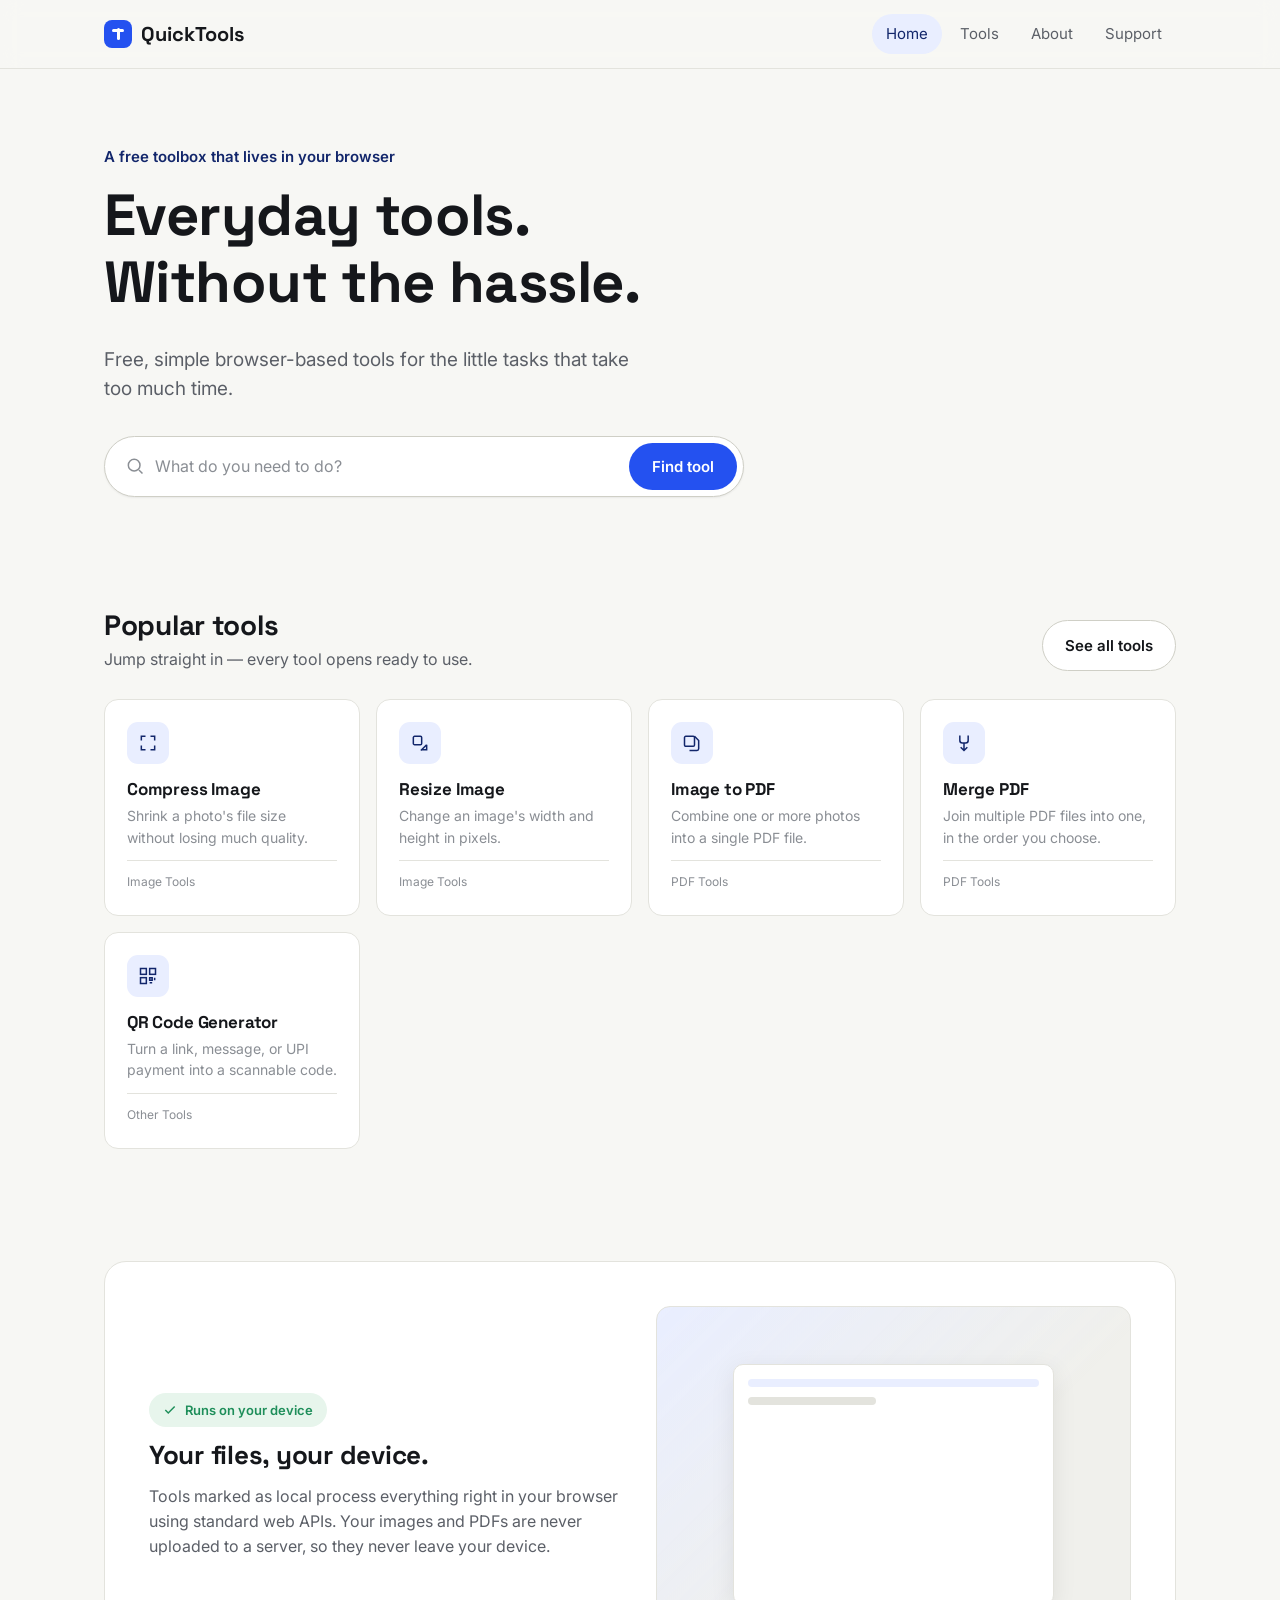
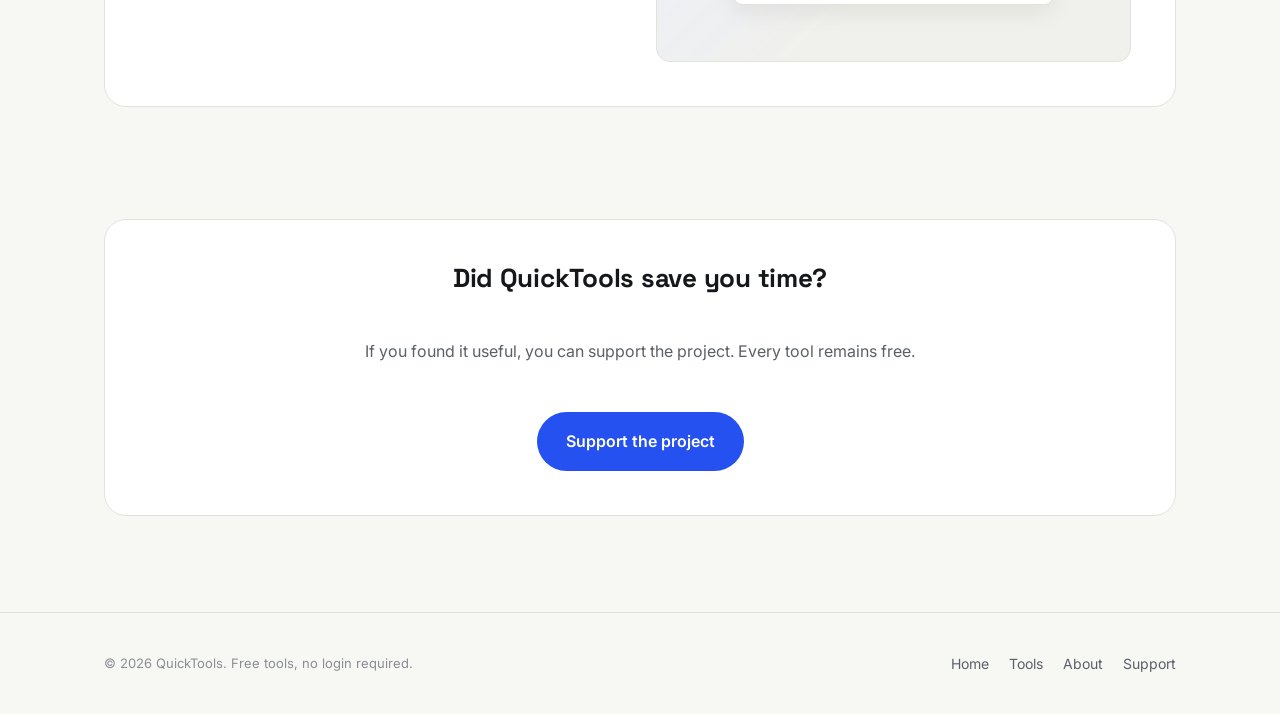
==== index.html @ b6b74f3a "Initial commit" ====
<!DOCTYPE html>
<html lang="en">
<head>
<meta charset="UTF-8">
<meta name="viewport" content="width=device-width, initial-scale=1.0">
<title>QuickTools - Everyday tools. Without the hassle.</title>
<meta name="description" content="Free, simple browser-based tools for the little tasks that take too much time. No login, no upload — everything runs on your device.">
<link rel="preconnect" href="https://fonts.googleapis.com">
<link href="https://fonts.googleapis.com/css2?family=Space+Grotesk:wght@500;700&family=Inter:wght@400;500;600;700&display=swap" rel="stylesheet">
<link rel="stylesheet" href="css/style.css">
</head>
<body>

<header class="site-header">
  <div class="wrap">
    <a href="index.html" class="logo">
      <span class="logo-mark" aria-hidden="true"></span>
      QuickTools
    </a>
    <nav class="main-nav" id="mainNav" aria-label="Primary">
      <a href="index.html" aria-current="page">Home</a>
      <a href="tools.html">Tools</a>
      <a href="about.html">About</a>
      <a href="support.html">Support</a>
    </nav>
    <button class="nav-toggle" aria-label="Toggle menu" aria-expanded="false" aria-controls="mainNav">
      <span></span>
    </button>
  </div>
</header>

<main>
  <section class="hero">
    <div class="wrap">
      <div class="hero-eyebrow">A free toolbox that lives in your browser</div>
      <h1>Everyday tools.<br>Without the hassle.</h1>
      <p class="lede">Free, simple browser-based tools for the little tasks that take too much time.</p>

      <form class="search-shell" role="search">
        <div class="search-box">
          <svg width="20" height="20" viewBox="0 0 24 24" fill="none" stroke="currentColor" stroke-width="1.8"><circle cx="11" cy="11" r="7"/><path d="M21 21l-4.3-4.3"/></svg>
          <input type="text" id="heroSearch" placeholder="What do you need to do?" autocomplete="off" aria-label="Search for a tool">
          <button type="submit" class="btn btn-primary">Find tool</button>
        </div>
        <div class="search-results" id="heroSearchResults" role="listbox"></div>
      </form>
    </div>
  </section>

  <section id="popular">
    <div class="wrap">
      <div class="section-head">
        <div>
          <h2>Popular tools</h2>
          <p>Jump straight in — every tool opens ready to use.</p>
        </div>
        <a href="tools.html" class="btn btn-secondary">See all tools</a>
      </div>

      <div class="tool-grid">
        <a class="tool-card" href="tools/compress-image.html">
          <div class="tool-icon"><svg width="20" height="20" viewBox="0 0 24 24" fill="none" stroke="currentColor" stroke-width="1.8"><path d="M4 9V4h5M20 9V4h-5M4 15v5h5M20 15v5h-5"/></svg></div>
          <h3>Compress Image</h3>
          <p>Shrink a photo's file size without losing much quality.</p>
          <span class="tool-cat">Image Tools</span>
        </a>
        <a class="tool-card" href="tools/resize-image.html">
          <div class="tool-icon"><svg width="20" height="20" viewBox="0 0 24 24" fill="none" stroke="currentColor" stroke-width="1.8"><rect x="4" y="4" width="10" height="10" rx="1.5"/><path d="M14 20h6v-6M20 14L13 21"/></svg></div>
          <h3>Resize Image</h3>
          <p>Change an image's width and height in pixels.</p>
          <span class="tool-cat">Image Tools</span>
        </a>
        <a class="tool-card" href="tools/image-to-pdf.html">
          <div class="tool-icon"><svg width="20" height="20" viewBox="0 0 24 24" fill="none" stroke="currentColor" stroke-width="1.8"><rect x="3" y="4" width="12" height="12" rx="1.5"/><path d="M9 21h9a2 2 0 0 0 2-2V9l-5-5"/></svg></div>
          <h3>Image to PDF</h3>
          <p>Combine one or more photos into a single PDF file.</p>
          <span class="tool-cat">PDF Tools</span>
        </a>
        <a class="tool-card" href="tools/merge-pdf.html">
          <div class="tool-icon"><svg width="20" height="20" viewBox="0 0 24 24" fill="none" stroke="currentColor" stroke-width="1.8"><path d="M7 3v6a3 3 0 0 0 3 3h4a3 3 0 0 0 3-3V3M12 12v9M8 17l4 4 4-4"/></svg></div>
          <h3>Merge PDF</h3>
          <p>Join multiple PDF files into one, in the order you choose.</p>
          <span class="tool-cat">PDF Tools</span>
        </a>
        <a class="tool-card" href="tools/qr-generator.html">
          <div class="tool-icon"><svg width="20" height="20" viewBox="0 0 24 24" fill="none" stroke="currentColor" stroke-width="1.8"><rect x="3" y="3" width="7" height="7"/><rect x="14" y="3" width="7" height="7"/><rect x="3" y="14" width="7" height="7"/><path d="M14 14h3v3h-3zM20 14v3M14 20h3M20 20h.01"/></svg></div>
          <h3>QR Code Generator</h3>
          <p>Turn a link, message, or UPI payment into a scannable code.</p>
          <span class="tool-cat">Other Tools</span>
        </a>
      </div>
    </div>
  </section>

  <section>
    <div class="wrap">
      <div class="strip">
        <div>
          <span class="strip-badge">
            <svg width="14" height="14" viewBox="0 0 24 24" fill="none" stroke="currentColor" stroke-width="2.5"><path d="M20 6L9 17l-5-5"/></svg>
            Runs on your device
          </span>
          <h2>Your files, your device.</h2>
          <p>Tools marked as local process everything right in your browser using standard web APIs. Your images and PDFs are never uploaded to a server, so they never leave your device.</p>
        </div>
        <div class="strip-visual" aria-hidden="true"><div class="device"></div></div>
      </div>
    </div>
  </section>

  <section>
    <div class="wrap">
      <div class="strip center">
        <h2>Did QuickTools save you time?</h2>
        <p>If you found it useful, you can support the project. Every tool remains free.</p>
        <a href="support.html" class="btn btn-primary btn-lg">Support the project</a>
      </div>
    </div>
  </section>
</main>

<footer class="site-footer">
  <div class="wrap">
    <div class="copy">© 2026 QuickTools. Free tools, no login required.</div>
    <nav aria-label="Footer">
      <a href="index.html">Home</a>
      <a href="tools.html">Tools</a>
      <a href="about.html">About</a>
      <a href="support.html">Support</a>
    </nav>
  </div>
</footer>

<script src="js/tools-data.js"></script>
<script src="js/main.js"></script>
</body>
</html>
---- css/style.css ----
/* ==========================================================================
   QuickTools — design tokens
   ========================================================================== */

:root {
  /* color */
  --bg: #F7F7F4;
  --surface: #FFFFFF;
  --surface-sunken: #F0F0EC;
  --ink: #15171B;
  --ink-soft: #5B5F67;
  --ink-faint: #8A8E94;
  --border: #E3E3DD;
  --border-strong: #CFCFC6;
  --accent: #2451F0;
  --accent-ink: #12266B;
  --accent-soft: #E9EEFF;
  --good: #1E8E5A;
  --good-soft: #E7F5EC;
  --bad: #C0392B;
  --bad-soft: #FBEAE8;

  /* type */
  --font-display: "Space Grotesk", "Segoe UI", sans-serif;
  --font-body: "Inter", "Segoe UI", sans-serif;

  /* layout */
  --maxw: 1120px;
  --radius-sm: 8px;
  --radius: 14px;
  --radius-lg: 22px;
  --shadow-sm: 0 1px 2px rgba(21, 23, 27, 0.06);
  --shadow: 0 6px 24px rgba(21, 23, 27, 0.08);
}

@media (prefers-color-scheme: dark) {
  :root:not([data-theme="light"]) {
    --bg: #131417;
    --surface: #1B1D21;
    --surface-sunken: #202226;
    --ink: #F1F1EF;
    --ink-soft: #ABAFB6;
    --ink-faint: #75797F;
    --border: #2B2D32;
    --border-strong: #3A3D43;
    --accent: #5C82FF;
    --accent-ink: #DCE4FF;
    --accent-soft: #202744;
    --good: #4CC585;
    --good-soft: #16281F;
    --bad: #E5786A;
    --bad-soft: #2E1917;
  }
}

:root[data-theme="dark"] {
  --bg: #131417;
  --surface: #1B1D21;
  --surface-sunken: #202226;
  --ink: #F1F1EF;
  --ink-soft: #ABAFB6;
  --ink-faint: #75797F;
  --border: #2B2D32;
  --border-strong: #3A3D43;
  --accent: #5C82FF;
  --accent-ink: #DCE4FF;
  --accent-soft: #202744;
  --good: #4CC585;
  --good-soft: #16281F;
  --bad: #E5786A;
  --bad-soft: #2E1917;
}

/* ==========================================================================
   Reset & base
   ========================================================================== */

* { box-sizing: border-box; }
html { -webkit-text-size-adjust: 100%; }

body {
  margin: 0;
  background: var(--bg);
  color: var(--ink);
  font-family: var(--font-body);
  font-size: 16px;
  line-height: 1.55;
  -webkit-font-smoothing: antialiased;
}

img { max-width: 100%; display: block; }

h1, h2, h3, h4 {
  font-family: var(--font-display);
  color: var(--ink);
  line-height: 1.15;
  margin: 0 0 0.5em;
  letter-spacing: -0.01em;
}

p { margin: 0 0 1em; color: var(--ink-soft); }

a { color: inherit; text-decoration: none; }

button, input, select {
  font-family: inherit;
  font-size: inherit;
  color: inherit;
}

:focus-visible {
  outline: 2px solid var(--accent);
  outline-offset: 2px;
  border-radius: 4px;
}

@media (prefers-reduced-motion: reduce) {
  *, *::before, *::after {
    animation-duration: 0.001ms !important;
    transition-duration: 0.001ms !important;
  }
}

.wrap {
  max-width: var(--maxw);
  margin: 0 auto;
  padding: 0 24px;
}

.visually-hidden {
  position: absolute;
  width: 1px; height: 1px;
  overflow: hidden;
  clip: rect(0 0 0 0);
  white-space: nowrap;
}

/* ==========================================================================
   Header / nav
   ========================================================================== */

.site-header {
  position: sticky;
  top: 0;
  z-index: 40;
  background: color-mix(in srgb, var(--bg) 88%, transparent);
  backdrop-filter: blur(10px);
  border-bottom: 1px solid var(--border);
}

.site-header .wrap {
  display: flex;
  align-items: center;
  justify-content: space-between;
  height: 68px;
}

.logo {
  display: flex;
  align-items: center;
  gap: 9px;
  font-family: var(--font-display);
  font-weight: 700;
  font-size: 20px;
  color: var(--ink);
}

.logo-mark {
  width: 28px;
  height: 28px;
  border-radius: 8px;
  background: var(--accent);
  position: relative;
  flex-shrink: 0;
}
.logo-mark::before,
.logo-mark::after {
  content: "";
  position: absolute;
  background: var(--surface);
  border-radius: 2px;
}
.logo-mark::before { width: 12px; height: 3px; top: 9px; left: 8px; }
.logo-mark::after { width: 3px; height: 12px; top: 8px; left: 12.5px; }

.main-nav {
  display: flex;
  align-items: center;
  gap: 4px;
}

.main-nav a {
  padding: 8px 14px;
  border-radius: 999px;
  font-size: 15px;
  color: var(--ink-soft);
  transition: background 0.15s ease, color 0.15s ease;
}
.main-nav a:hover { background: var(--surface-sunken); color: var(--ink); }
.main-nav a[aria-current="page"] { color: var(--accent-ink); background: var(--accent-soft); }

.nav-toggle {
  display: none;
  width: 40px;
  height: 40px;
  border-radius: 10px;
  border: 1px solid var(--border);
  background: var(--surface);
  align-items: center;
  justify-content: center;
  cursor: pointer;
}
.nav-toggle span,
.nav-toggle span::before,
.nav-toggle span::after {
  content: "";
  display: block;
  width: 18px;
  height: 2px;
  background: var(--ink);
  position: relative;
  transition: transform 0.2s ease, opacity 0.2s ease;
}
.nav-toggle span::before { position: absolute; top: -6px; }
.nav-toggle span::after { position: absolute; top: 6px; }

@media (max-width: 760px) {
  .main-nav {
    position: fixed;
    inset: 68px 0 0 0;
    background: var(--bg);
    flex-direction: column;
    align-items: stretch;
    gap: 0;
    padding: 12px 20px;
    transform: translateY(-8px);
    opacity: 0;
    pointer-events: none;
    transition: opacity 0.18s ease, transform 0.18s ease;
    border-top: 1px solid var(--border);
  }
  .main-nav.open {
    opacity: 1;
    transform: translateY(0);
    pointer-events: auto;
  }
  .main-nav a {
    padding: 16px 8px;
    border-bottom: 1px solid var(--border);
    border-radius: 0;
    font-size: 17px;
  }
  .nav-toggle { display: flex; }
  .nav-toggle[aria-expanded="true"] span { background: transparent; }
  .nav-toggle[aria-expanded="true"] span::before { transform: rotate(45deg) translate(4px, 5px); }
  .nav-toggle[aria-expanded="true"] span::after { transform: rotate(-45deg) translate(4px, -5px); }
}

/* ==========================================================================
   Buttons
   ========================================================================== */

.btn {
  display: inline-flex;
  align-items: center;
  justify-content: center;
  gap: 8px;
  padding: 13px 22px;
  border-radius: 999px;
  border: 1px solid transparent;
  font-weight: 600;
  font-size: 15px;
  cursor: pointer;
  transition: transform 0.12s ease, background 0.15s ease, border-color 0.15s ease;
  white-space: nowrap;
}
.btn:active { transform: scale(0.98); }

.btn-primary {
  background: var(--accent);
  color: #fff;
}
.btn-primary:hover { background: var(--accent-ink); }
.btn-primary:disabled {
  background: var(--border-strong);
  color: var(--ink-faint);
  cursor: not-allowed;
  transform: none;
}

.btn-secondary {
  background: var(--surface);
  border-color: var(--border-strong);
  color: var(--ink);
}
.btn-secondary:hover { background: var(--surface-sunken); }

.btn-ghost {
  background: transparent;
  color: var(--ink-soft);
}
.btn-ghost:hover { color: var(--ink); background: var(--surface-sunken); }

.btn-block { width: 100%; }
.btn-lg { padding: 16px 28px; font-size: 16px; }

/* ==========================================================================
   Hero
   ========================================================================== */

.hero {
  padding: 76px 0 56px;
}
.hero-eyebrow {
  font-size: 15px;
  color: var(--accent-ink);
  font-weight: 600;
  margin-bottom: 14px;
}
.hero h1 {
  font-size: clamp(36px, 6vw, 58px);
  max-width: 15ch;
}
.hero .lede {
  font-size: 19px;
  max-width: 46ch;
  margin-top: 14px;
}

.search-shell {
  margin-top: 32px;
  max-width: 640px;
}
.search-box {
  display: flex;
  align-items: center;
  gap: 10px;
  background: var(--surface);
  border: 1.5px solid var(--border-strong);
  border-radius: 999px;
  padding: 6px 6px 6px 20px;
  box-shadow: var(--shadow-sm);
  transition: border-color 0.15s ease, box-shadow 0.15s ease;
}
.search-box:focus-within {
  border-color: var(--accent);
  box-shadow: 0 0 0 4px var(--accent-soft);
}
.search-box svg { flex-shrink: 0; color: var(--ink-faint); }
.search-box input {
  border: none;
  outline: none;
  background: transparent;
  flex: 1;
  padding: 12px 0;
  font-size: 16px;
}
.search-box input::placeholder { color: var(--ink-faint); }
.search-box .btn { flex-shrink: 0; }

.search-results {
  margin-top: 10px;
  background: var(--surface);
  border: 1px solid var(--border);
  border-radius: var(--radius);
  overflow: hidden;
  box-shadow: var(--shadow);
  display: none;
}
.search-results.open { display: block; }
.search-results a {
  display: flex;
  align-items: center;
  gap: 12px;
  padding: 14px 18px;
  border-bottom: 1px solid var(--border);
  font-size: 15px;
}
.search-results a:last-child { border-bottom: none; }
.search-results a:hover { background: var(--surface-sunken); }
.search-results .sr-name { font-weight: 600; }
.search-results .sr-desc { color: var(--ink-faint); font-size: 13px; }
.search-results .empty { padding: 18px; color: var(--ink-faint); font-size: 14px; }

/* ==========================================================================
   Sections
   ========================================================================== */

section { padding: 56px 0; }
.section-head {
  display: flex;
  align-items: flex-end;
  justify-content: space-between;
  gap: 20px;
  margin-bottom: 28px;
  flex-wrap: wrap;
}
.section-head h2 { font-size: 28px; margin: 0; }
.section-head p { margin: 6px 0 0; }

/* ==========================================================================
   Tool cards
   ========================================================================== */

.tool-grid {
  display: grid;
  grid-template-columns: repeat(auto-fill, minmax(240px, 1fr));
  gap: 16px;
}

.tool-card {
  display: block;
  background: var(--surface);
  border: 1px solid var(--border);
  border-radius: var(--radius);
  padding: 22px;
  transition: border-color 0.15s ease, transform 0.15s ease, box-shadow 0.15s ease;
}
.tool-card:hover {
  border-color: var(--border-strong);
  transform: translateY(-2px);
  box-shadow: var(--shadow);
}
.tool-icon {
  width: 42px;
  height: 42px;
  border-radius: 11px;
  background: var(--accent-soft);
  color: var(--accent-ink);
  display: flex;
  align-items: center;
  justify-content: center;
  margin-bottom: 16px;
}
.tool-card h3 {
  font-size: 17px;
  margin-bottom: 5px;
}
.tool-card p {
  font-size: 14px;
  margin: 0;
  color: var(--ink-faint);
}
.tool-card .tool-cat {
  display: inline-block;
  margin-top: 12px;
  font-size: 12px;
  color: var(--ink-faint);
  border-top: 1px solid var(--border);
  padding-top: 12px;
  width: 100%;
}

/* ==========================================================================
   Privacy / support strips
   ========================================================================== */

.strip {
  background: var(--surface);
  border: 1px solid var(--border);
  border-radius: var(--radius-lg);
  padding: 44px;
  display: grid;
  grid-template-columns: 1fr 1fr;
  gap: 32px;
  align-items: center;
}
.strip.center { grid-template-columns: 1fr; text-align: center; justify-items: center; }
.strip h2 { font-size: 26px; }
.strip-badge {
  display: inline-flex;
  align-items: center;
  gap: 8px;
  background: var(--good-soft);
  color: var(--good);
  font-size: 13px;
  font-weight: 600;
  padding: 7px 14px;
  border-radius: 999px;
  margin-bottom: 14px;
}
.strip-visual {
  aspect-ratio: 4/3;
  border-radius: var(--radius);
  background:
    linear-gradient(135deg, var(--accent-soft), transparent 60%),
    var(--surface-sunken);
  border: 1px solid var(--border);
  position: relative;
  overflow: hidden;
}
.strip-visual .device {
  position: absolute;
  inset: 16%;
  background: var(--surface);
  border: 1px solid var(--border);
  border-radius: 10px;
  box-shadow: var(--shadow);
}
.strip-visual .device::before {
  content: "";
  position: absolute;
  top: 14px; left: 14px; right: 14px;
  height: 8px;
  border-radius: 4px;
  background: var(--accent-soft);
}
.strip-visual .device::after {
  content: "";
  position: absolute;
  top: 32px; left: 14px;
  width: 40%; height: 8px;
  border-radius: 4px;
  background: var(--border);
}

@media (max-width: 760px) {
  .strip { grid-template-columns: 1fr; padding: 28px; }
}

/* ==========================================================================
   Footer
   ========================================================================== */

.site-footer {
  border-top: 1px solid var(--border);
  padding: 40px 0;
  margin-top: 40px;
}
.site-footer .wrap {
  display: flex;
  align-items: center;
  justify-content: space-between;
  gap: 16px;
  flex-wrap: wrap;
}
.site-footer nav { display: flex; gap: 20px; }
.site-footer nav a { color: var(--ink-soft); font-size: 14px; }
.site-footer nav a:hover { color: var(--ink); }
.site-footer .copy { color: var(--ink-faint); font-size: 13px; }

/* ==========================================================================
   Tools directory page
   ========================================================================== */

.directory-controls {
  display: flex;
  flex-direction: column;
  gap: 16px;
  margin-bottom: 30px;
}
.filter-row {
  display: flex;
  gap: 8px;
  flex-wrap: wrap;
}
.filter-chip {
  padding: 9px 16px;
  border-radius: 999px;
  border: 1px solid var(--border-strong);
  background: var(--surface);
  font-size: 14px;
  font-weight: 500;
  cursor: pointer;
  color: var(--ink-soft);
  transition: all 0.15s ease;
}
.filter-chip:hover { border-color: var(--accent); }
.filter-chip.active {
  background: var(--ink);
  border-color: var(--ink);
  color: var(--surface);
}
.dir-search {
  display: flex;
  align-items: center;
  gap: 10px;
  background: var(--surface);
  border: 1px solid var(--border-strong);
  border-radius: var(--radius-sm);
  padding: 12px 16px;
  max-width: 420px;
}
.dir-search svg { color: var(--ink-faint); flex-shrink: 0; }
.dir-search input {
  border: none; outline: none; background: transparent; flex: 1; font-size: 15px;
}

.empty-state {
  text-align: center;
  padding: 60px 20px;
  color: var(--ink-faint);
  display: none;
}
.empty-state.show { display: block; }
.empty-state .glyph {
  width: 52px; height: 52px;
  margin: 0 auto 16px;
  border-radius: 14px;
  background: var(--surface-sunken);
  display: flex; align-items: center; justify-content: center;
  color: var(--ink-faint);
}

/* ==========================================================================
   Tool page layout
   ========================================================================== */

.tool-page-header {
  padding: 44px 0 8px;
}
.breadcrumb {
  font-size: 14px;
  color: var(--ink-faint);
  margin-bottom: 14px;
}
.breadcrumb a { color: var(--ink-soft); }
.breadcrumb a:hover { color: var(--accent-ink); }
.tool-page-header h1 { font-size: 32px; }
.tool-page-header .lede { color: var(--ink-soft); max-width: 60ch; }

.tool-shell {
  padding: 24px 0 80px;
}

.panel {
  background: var(--surface);
  border: 1px solid var(--border);
  border-radius: var(--radius-lg);
  padding: 32px;
}

@media (max-width: 640px) {
  .panel { padding: 20px; border-radius: var(--radius); }
}

.dropzone {
  border: 1.5px dashed var(--border-strong);
  border-radius: var(--radius);
  padding: 48px 24px;
  text-align: center;
  cursor: pointer;
  transition: border-color 0.15s ease, background 0.15s ease;
}
.dropzone:hover, .dropzone.drag { border-color: var(--accent); background: var(--accent-soft); }
.dropzone .dz-icon {
  width: 52px; height: 52px;
  margin: 0 auto 16px;
  border-radius: 14px;
  background: var(--accent-soft);
  color: var(--accent-ink);
  display: flex; align-items: center; justify-content: center;
}
.dropzone h3 { font-size: 17px; margin-bottom: 4px; }
.dropzone p { font-size: 14px; margin-bottom: 18px; }
.dropzone input[type="file"] { display: none; }

.step-title {
  font-size: 13px;
  font-weight: 600;
  color: var(--ink-faint);
  margin-bottom: 12px;
}

.file-list {
  display: flex;
  flex-direction: column;
  gap: 8px;
  margin: 18px 0;
}
.file-row {
  display: flex;
  align-items: center;
  gap: 12px;
  padding: 10px 12px;
  border: 1px solid var(--border);
  border-radius: var(--radius-sm);
  background: var(--surface-sunken);
}
.file-row .thumb {
  width: 40px; height: 40px;
  border-radius: 8px;
  object-fit: cover;
  flex-shrink: 0;
  background: var(--surface);
  border: 1px solid var(--border);
}
.file-row .fmeta { flex: 1; min-width: 0; }
.file-row .fname {
  font-size: 14px; font-weight: 500;
  white-space: nowrap; overflow: hidden; text-overflow: ellipsis;
}
.file-row .fsize { font-size: 12px; color: var(--ink-faint); }
.file-row .fbtns { display: flex; gap: 4px; flex-shrink: 0; }
.icon-btn {
  width: 32px; height: 32px;
  border-radius: 8px;
  border: 1px solid var(--border);
  background: var(--surface);
  display: flex; align-items: center; justify-content: center;
  cursor: pointer;
  color: var(--ink-soft);
  transition: background 0.15s ease;
}
.icon-btn:hover { background: var(--bg); color: var(--ink); }

.preview-compare {
  display: grid;
  grid-template-columns: 1fr 1fr;
  gap: 16px;
  margin: 20px 0;
}
.preview-box {
  border: 1px solid var(--border);
  border-radius: var(--radius);
  overflow: hidden;
  background: var(--surface-sunken);
}
.preview-box img {
  width: 100%;
  height: 220px;
  object-fit: contain;
  background:
    repeating-conic-gradient(var(--bg) 0% 25%, transparent 0% 50%) 50% / 16px 16px;
}
.preview-box .pb-label {
  display: flex;
  justify-content: space-between;
  padding: 10px 14px;
  font-size: 13px;
  border-top: 1px solid var(--border);
  background: var(--surface);
}
.preview-box .pb-label strong { color: var(--ink); }
@media (max-width: 640px) {
  .preview-compare { grid-template-columns: 1fr; }
}

.field-row {
  display: flex;
  gap: 16px;
  align-items: flex-end;
  flex-wrap: wrap;
  margin: 18px 0;
}
.field {
  display: flex;
  flex-direction: column;
  gap: 6px;
}
.field label {
  font-size: 13px;
  font-weight: 600;
  color: var(--ink-soft);
}
.field input[type="number"],
.field input[type="text"],
.field input[type="url"],
.field select,
.field textarea {
  border: 1px solid var(--border-strong);
  border-radius: var(--radius-sm);
  padding: 11px 13px;
  font-size: 15px;
  background: var(--surface);
  min-width: 0;
}
.field input:focus, .field select:focus, .field textarea:focus {
  border-color: var(--accent);
  outline: none;
  box-shadow: 0 0 0 3px var(--accent-soft);
}
.field-inline {
  display: flex;
  align-items: center;
  gap: 8px;
  font-size: 14px;
  color: var(--ink-soft);
  cursor: pointer;
}

.range-field { flex: 1; min-width: 220px; }
.range-field input[type="range"] {
  width: 100%;
  accent-color: var(--accent);
}
.range-field .range-top {
  display: flex;
  justify-content: space-between;
  font-size: 13px;
  color: var(--ink-soft);
  margin-bottom: 6px;
}

.preset-row {
  display: flex;
  gap: 8px;
  flex-wrap: wrap;
}
.preset-chip {
  padding: 7px 13px;
  border-radius: 999px;
  border: 1px solid var(--border-strong);
  background: var(--surface);
  font-size: 13px;
  cursor: pointer;
  color: var(--ink-soft);
}
.preset-chip:hover, .preset-chip.active { border-color: var(--accent); color: var(--accent-ink); background: var(--accent-soft); }

details.more-options {
  margin: 18px 0;
  border: 1px solid var(--border);
  border-radius: var(--radius-sm);
  padding: 4px 16px;
}
details.more-options summary {
  cursor: pointer;
  padding: 12px 0;
  font-size: 14px;
  font-weight: 600;
  color: var(--ink-soft);
  list-style: none;
  display: flex;
  align-items: center;
  gap: 8px;
}
details.more-options summary::-webkit-details-marker { display: none; }
details.more-options summary::before {
  content: "";
  width: 8px; height: 8px;
  border-right: 2px solid var(--ink-faint);
  border-bottom: 2px solid var(--ink-faint);
  transform: rotate(-45deg);
  transition: transform 0.15s ease;
}
details.more-options[open] summary::before { transform: rotate(45deg); }
details.more-options .more-body { padding-bottom: 16px; }

.actions-row {
  display: flex;
  gap: 12px;
  margin-top: 22px;
  flex-wrap: wrap;
}

.result-banner {
  display: none;
  align-items: center;
  gap: 14px;
  background: var(--good-soft);
  color: var(--good);
  border-radius: var(--radius-sm);
  padding: 14px 18px;
  font-size: 14px;
  font-weight: 500;
  margin: 18px 0;
}
.result-banner.show { display: flex; }
.result-banner .rb-num { font-family: var(--font-display); font-size: 18px; font-weight: 700; }

.error-banner {
  display: none;
  align-items: center;
  gap: 12px;
  background: var(--bad-soft);
  color: var(--bad);
  border-radius: var(--radius-sm);
  padding: 14px 18px;
  font-size: 14px;
  margin: 18px 0;
}
.error-banner.show { display: flex; }

.progress-line {
  display: none;
  align-items: center;
  gap: 12px;
  padding: 14px 0;
  font-size: 14px;
  color: var(--ink-soft);
}
.progress-line.show { display: flex; }
.spinner {
  width: 18px; height: 18px;
  border: 2px solid var(--border);
  border-top-color: var(--accent);
  border-radius: 50%;
  animation: spin 0.7s linear infinite;
  flex-shrink: 0;
}
@keyframes spin { to { transform: rotate(360deg); } }

.reorder-hint {
  font-size: 13px;
  color: var(--ink-faint);
  margin-top: -8px;
  margin-bottom: 14px;
}

.qr-layout {
  display: grid;
  grid-template-columns: 1.1fr 0.9fr;
  gap: 32px;
}
@media (max-width: 760px) {
  .qr-layout { grid-template-columns: 1fr; }
}
.qr-preview-wrap {
  display: flex;
  flex-direction: column;
  align-items: center;
  justify-content: center;
  background: var(--surface-sunken);
  border: 1px solid var(--border);
  border-radius: var(--radius);
  padding: 32px;
  gap: 18px;
  min-height: 320px;
}
#qrCanvasHost {
  background: #fff;
  padding: 16px;
  border-radius: 12px;
  box-shadow: var(--shadow-sm);
}
.tab-row {
  display: flex;
  gap: 6px;
  background: var(--surface-sunken);
  border-radius: 999px;
  padding: 4px;
  margin-bottom: 20px;
  width: fit-content;
}
.tab-btn {
  padding: 9px 18px;
  border-radius: 999px;
  border: none;
  background: transparent;
  font-size: 14px;
  font-weight: 600;
  color: var(--ink-soft);
  cursor: pointer;
}
.tab-btn.active { background: var(--surface); color: var(--ink); box-shadow: var(--shadow-sm); }
.tab-panel { display: none; }
.tab-panel.active { display: block; }

/* ==========================================================================
   Support page
   ========================================================================== */

.support-layout {
  display: grid;
  grid-template-columns: 0.95fr 1.05fr;
  gap: 40px;
  align-items: start;
}
@media (max-width: 820px) {
  .support-layout { grid-template-columns: 1fr; }
}
.qr-card {
  background: var(--surface);
  border: 1px solid var(--border);
  border-radius: var(--radius-lg);
  padding: 28px;
  text-align: center;
}
.qr-card img.qr-img {
  width: 100%;
  max-width: 280px;
  margin: 0 auto 18px;
  border-radius: var(--radius-sm);
  border: 1px solid var(--border);
}
.upi-id-row {
  display: flex;
  align-items: center;
  gap: 8px;
  background: var(--surface-sunken);
  border: 1px solid var(--border);
  border-radius: 999px;
  padding: 6px 6px 6px 18px;
  justify-content: space-between;
  margin: 16px auto 0;
  max-width: 320px;
}
.upi-id-row code { font-size: 14px; color: var(--ink); }
.amount-row {
  display: flex;
  gap: 8px;
  justify-content: center;
  flex-wrap: wrap;
  margin: 20px 0 14px;
}
.amount-chip {
  padding: 10px 18px;
  border-radius: 999px;
  border: 1px solid var(--border-strong);
  background: var(--surface);
  font-weight: 600;
  cursor: pointer;
  font-size: 14px;
}
.amount-chip.active { background: var(--accent); border-color: var(--accent); color: #fff; }
.amount-custom {
  display: flex;
  align-items: center;
  gap: 6px;
  border: 1px solid var(--border-strong);
  border-radius: 999px;
  padding: 4px 4px 4px 14px;
}
.amount-custom input {
  border: none; outline: none; width: 70px; font-size: 14px; background: transparent;
}
.disclaimer-note {
  font-size: 12.5px;
  color: var(--ink-faint);
  margin-top: 18px;
  line-height: 1.5;
}
.why-support-list {
  display: flex;
  flex-direction: column;
  gap: 18px;
}
.why-item { display: flex; gap: 14px; }
.why-item .wi-mark {
  width: 34px; height: 34px;
  border-radius: 10px;
  background: var(--accent-soft);
  color: var(--accent-ink);
  display: flex; align-items: center; justify-content: center;
  flex-shrink: 0;
}
.why-item h3 { font-size: 16px; margin-bottom: 3px; }
.why-item p { font-size: 14px; margin: 0; }

/* ==========================================================================
   About page
   ========================================================================== */

.about-hero { padding: 60px 0 20px; max-width: 720px; }
.value-grid {
  display: grid;
  grid-template-columns: repeat(auto-fit, minmax(220px, 1fr));
  gap: 18px;
}
.value-card {
  background: var(--surface);
  border: 1px solid var(--border);
  border-radius: var(--radius);
  padding: 24px;
}
.value-card h3 { font-size: 16px; margin-bottom: 6px; }
.value-card p { font-size: 14px; margin: 0; }

/* toast */
.toast {
  position: fixed;
  bottom: 24px;
  left: 50%;
  transform: translateX(-50%) translateY(20px);
  background: var(--ink);
  color: var(--bg);
  padding: 12px 20px;
  border-radius: 999px;
  font-size: 14px;
  font-weight: 500;
  opacity: 0;
  pointer-events: none;
  transition: opacity 0.2s ease, transform 0.2s ease;
  z-index: 100;
}
.toast.show {
  opacity: 1;
  transform: translateX(-50%) translateY(0);
}
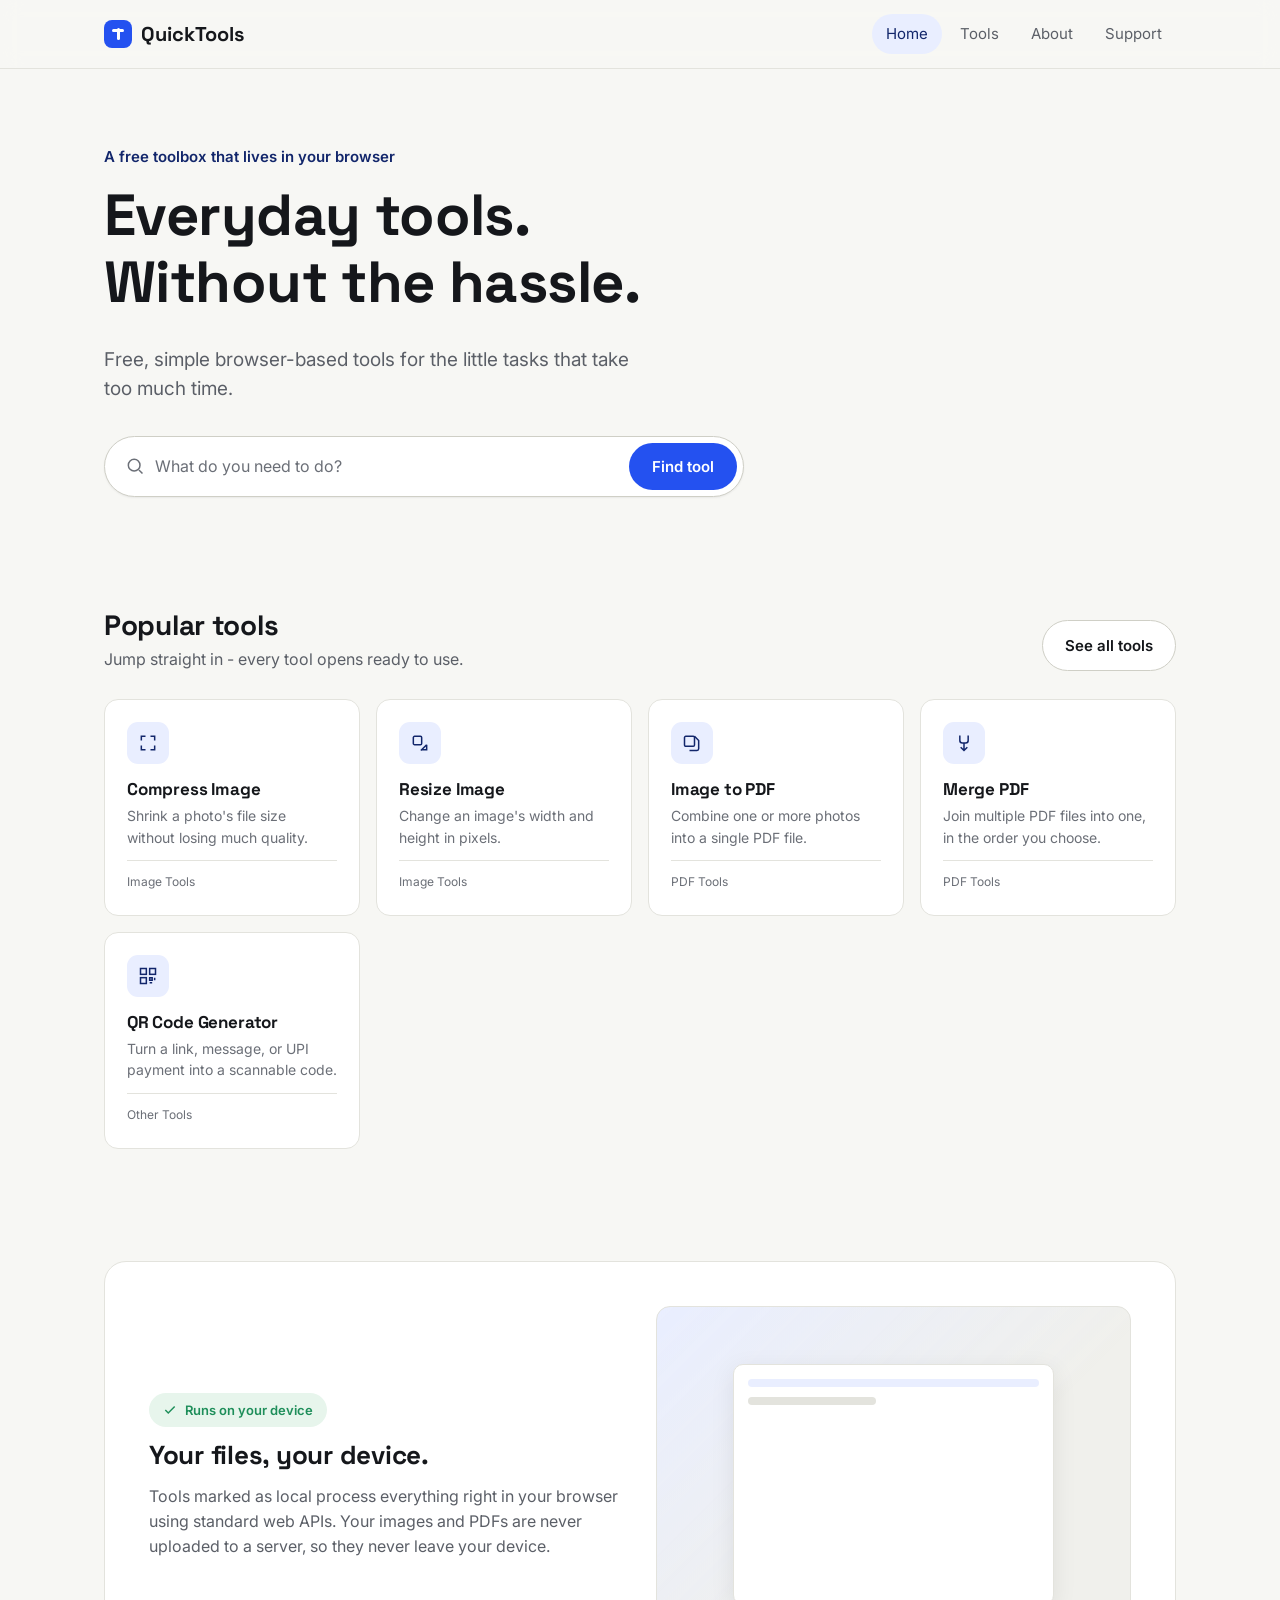
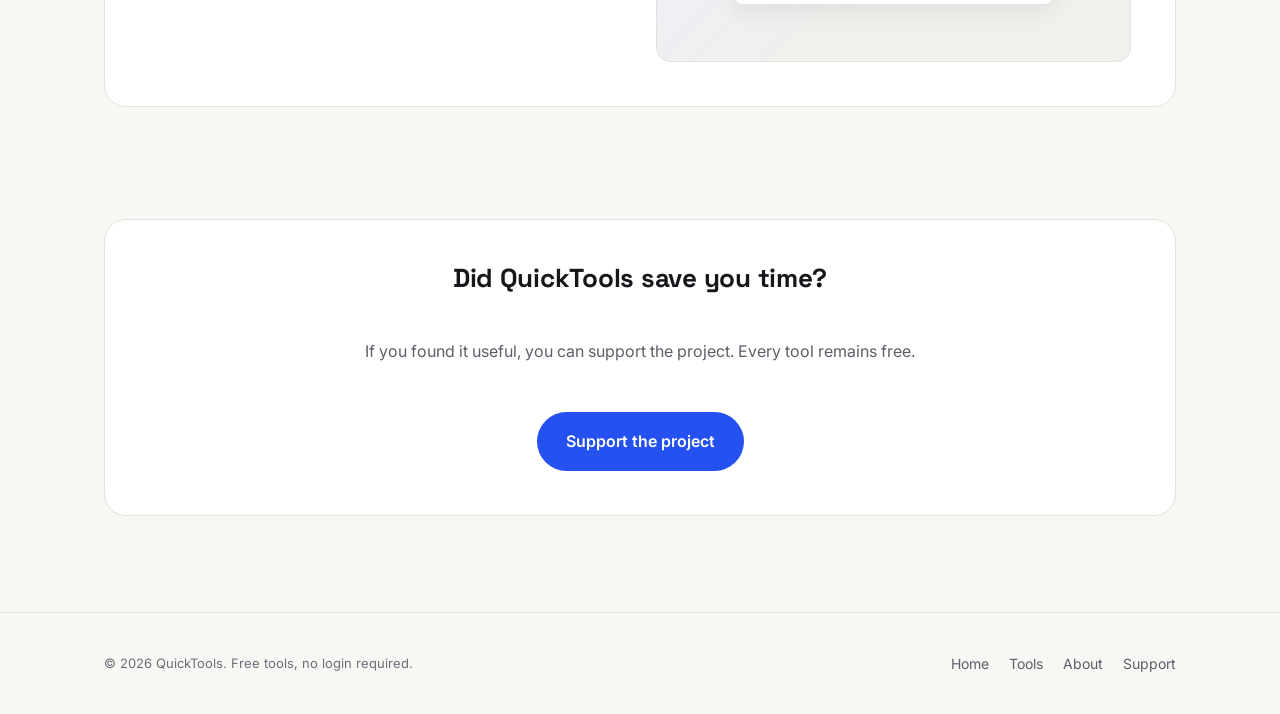
==== commit 38d7c298: "Update QuickTools features and mobile UI" ====
--- a/index.html
+++ b/index.html
@@ -3,8 +3,9 @@
 <head>
 <meta charset="UTF-8">
 <meta name="viewport" content="width=device-width, initial-scale=1.0">
+<meta name="color-scheme" content="light dark">
 <title>QuickTools - Everyday tools. Without the hassle.</title>
-<meta name="description" content="Free, simple browser-based tools for the little tasks that take too much time. No login, no upload — everything runs on your device.">
+<meta name="description" content="Free, simple browser-based tools for the little tasks that take too much time. No login, no upload - everything runs on your device.">
 <link rel="preconnect" href="https://fonts.googleapis.com">
 <link href="https://fonts.googleapis.com/css2?family=Space+Grotesk:wght@500;700&family=Inter:wght@400;500;600;700&display=swap" rel="stylesheet">
 <link rel="stylesheet" href="css/style.css">
@@ -52,7 +53,7 @@
       <div class="section-head">
         <div>
           <h2>Popular tools</h2>
-          <p>Jump straight in — every tool opens ready to use.</p>
+          <p>Jump straight in - every tool opens ready to use.</p>
         </div>
         <a href="tools.html" class="btn btn-secondary">See all tools</a>
       </div>
--- a/css/style.css
+++ b/css/style.css
@@ -1,15 +1,17 @@
 /* ==========================================================================
-   QuickTools — design tokens
+   QuickTools - design tokens
    ========================================================================== */
 
 :root {
+  color-scheme: light dark;
+
   /* color */
   --bg: #F7F7F4;
   --surface: #FFFFFF;
   --surface-sunken: #F0F0EC;
   --ink: #15171B;
   --ink-soft: #5B5F67;
-  --ink-faint: #8A8E94;
+  --ink-faint: #6B6F77;
   --border: #E3E3DD;
   --border-strong: #CFCFC6;
   --accent: #2451F0;
@@ -143,9 +145,19 @@
   position: sticky;
   top: 0;
   z-index: 40;
+  border-bottom: 1px solid var(--border);
+  /* No backdrop-filter directly on this element: a filter/backdrop-filter
+     here would make it the containing block for fixed-position descendants
+     (like the mobile .main-nav overlay), breaking full-viewport coverage.
+     The blur lives on ::before instead, which has no positioned children. */
+}
+.site-header::before {
+  content: "";
+  position: absolute;
+  inset: 0;
+  z-index: -1;
   background: color-mix(in srgb, var(--bg) 88%, transparent);
   backdrop-filter: blur(10px);
-  border-bottom: 1px solid var(--border);
 }
 
 .site-header .wrap {
@@ -228,11 +240,13 @@
   .main-nav {
     position: fixed;
     inset: 68px 0 0 0;
+    z-index: 39;
     background: var(--bg);
     flex-direction: column;
     align-items: stretch;
     gap: 0;
     padding: 12px 20px;
+    overflow-y: auto;
     transform: translateY(-8px);
     opacity: 0;
     pointer-events: none;
@@ -351,6 +365,7 @@
   border: none;
   outline: none;
   background: transparent;
+  color: var(--ink);
   flex: 1;
   padding: 12px 0;
   font-size: 16px;
@@ -381,6 +396,16 @@
 .search-results .sr-name { font-weight: 600; }
 .search-results .sr-desc { color: var(--ink-faint); font-size: 13px; }
 .search-results .empty { padding: 18px; color: var(--ink-faint); font-size: 14px; }
+
+@media (max-width: 460px) {
+  .search-box {
+    flex-wrap: wrap;
+    border-radius: 20px;
+    padding: 14px 14px 14px 18px;
+  }
+  .search-box input { width: 100%; flex: 1 1 100%; padding: 6px 0; }
+  .search-box .btn { flex: 1 1 100%; margin-top: 8px; }
+}
 
 /* ==========================================================================
    Sections
@@ -583,8 +608,9 @@
 }
 .dir-search svg { color: var(--ink-faint); flex-shrink: 0; }
 .dir-search input {
-  border: none; outline: none; background: transparent; flex: 1; font-size: 15px;
-}
+  border: none; outline: none; background: transparent; color: var(--ink); flex: 1; font-size: 15px;
+}
+.dir-search input::placeholder { color: var(--ink-faint); }
 
 .empty-state {
   text-align: center;
@@ -763,7 +789,27 @@
   padding: 11px 13px;
   font-size: 15px;
   background: var(--surface);
+  color: var(--ink);
   min-width: 0;
+}
+.field input::placeholder,
+.field textarea::placeholder {
+  color: var(--ink-faint);
+  opacity: 1;
+}
+.field input:disabled,
+.field select:disabled,
+.field textarea:disabled {
+  color: var(--ink-faint);
+  background: var(--surface-sunken);
+  cursor: not-allowed;
+}
+.field input:-webkit-autofill,
+.field input:-webkit-autofill:hover,
+.field input:-webkit-autofill:focus {
+  -webkit-text-fill-color: var(--ink);
+  box-shadow: 0 0 0 1000px var(--surface) inset;
+  transition: background-color 9999s ease-in-out 0s;
 }
 .field input:focus, .field select:focus, .field textarea:focus {
   border-color: var(--accent);
@@ -783,6 +829,15 @@
 .range-field input[type="range"] {
   width: 100%;
   accent-color: var(--accent);
+}
+.range-field input[type="range"]:disabled {
+  opacity: 0.45;
+  cursor: not-allowed;
+}
+.field-note {
+  font-size: 12.5px;
+  color: var(--ink-faint);
+  margin: 6px 0 0;
 }
 .range-field .range-top {
   display: flex;
@@ -871,6 +926,19 @@
   margin: 18px 0;
 }
 .error-banner.show { display: flex; }
+
+.info-banner {
+  display: none;
+  align-items: center;
+  gap: 14px;
+  background: var(--accent-soft);
+  color: var(--accent-ink);
+  border-radius: var(--radius-sm);
+  padding: 14px 18px;
+  font-size: 14px;
+  margin: 18px 0;
+}
+.info-banner.show { display: flex; }
 
 .progress-line {
   display: none;
@@ -1013,8 +1081,9 @@
   padding: 4px 4px 4px 14px;
 }
 .amount-custom input {
-  border: none; outline: none; width: 70px; font-size: 14px; background: transparent;
-}
+  border: none; outline: none; width: 70px; font-size: 14px; background: transparent; color: var(--ink);
+}
+.amount-custom input::placeholder { color: var(--ink-faint); }
 .disclaimer-note {
   font-size: 12.5px;
   color: var(--ink-faint);
